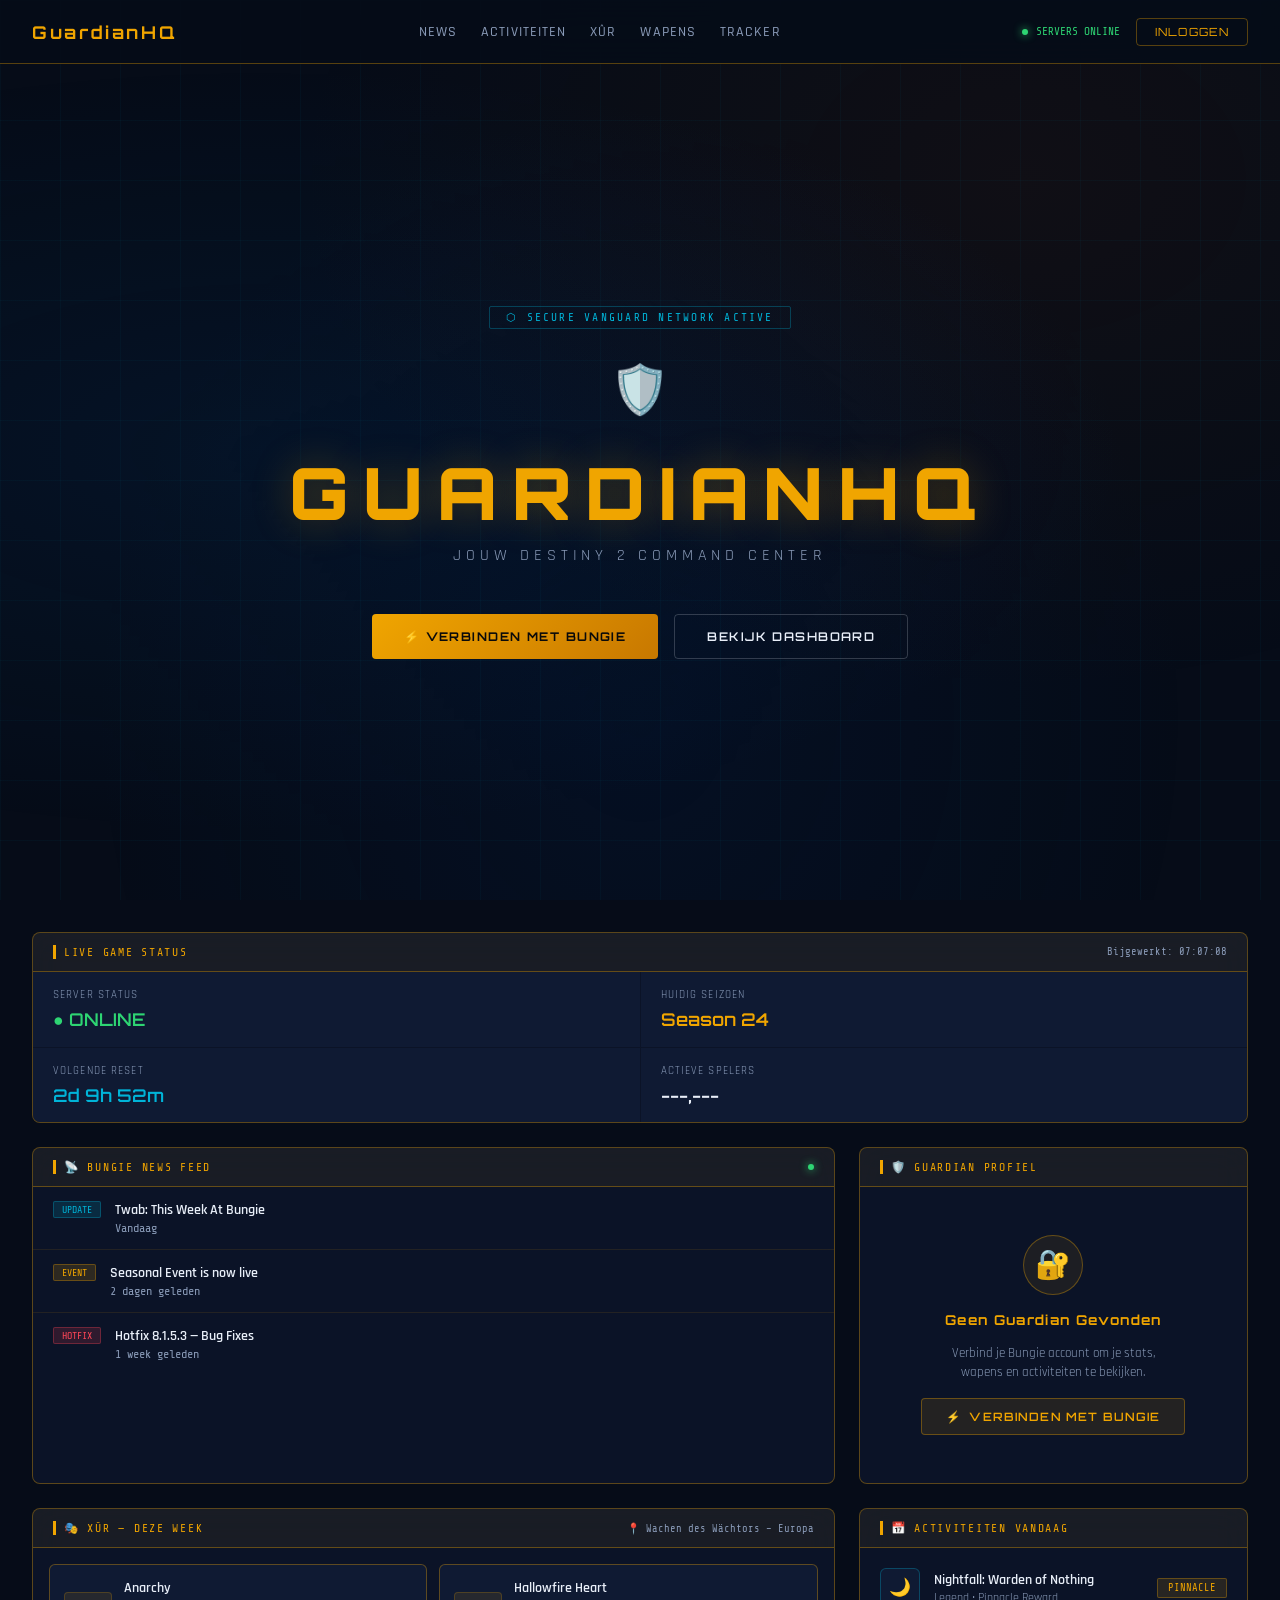
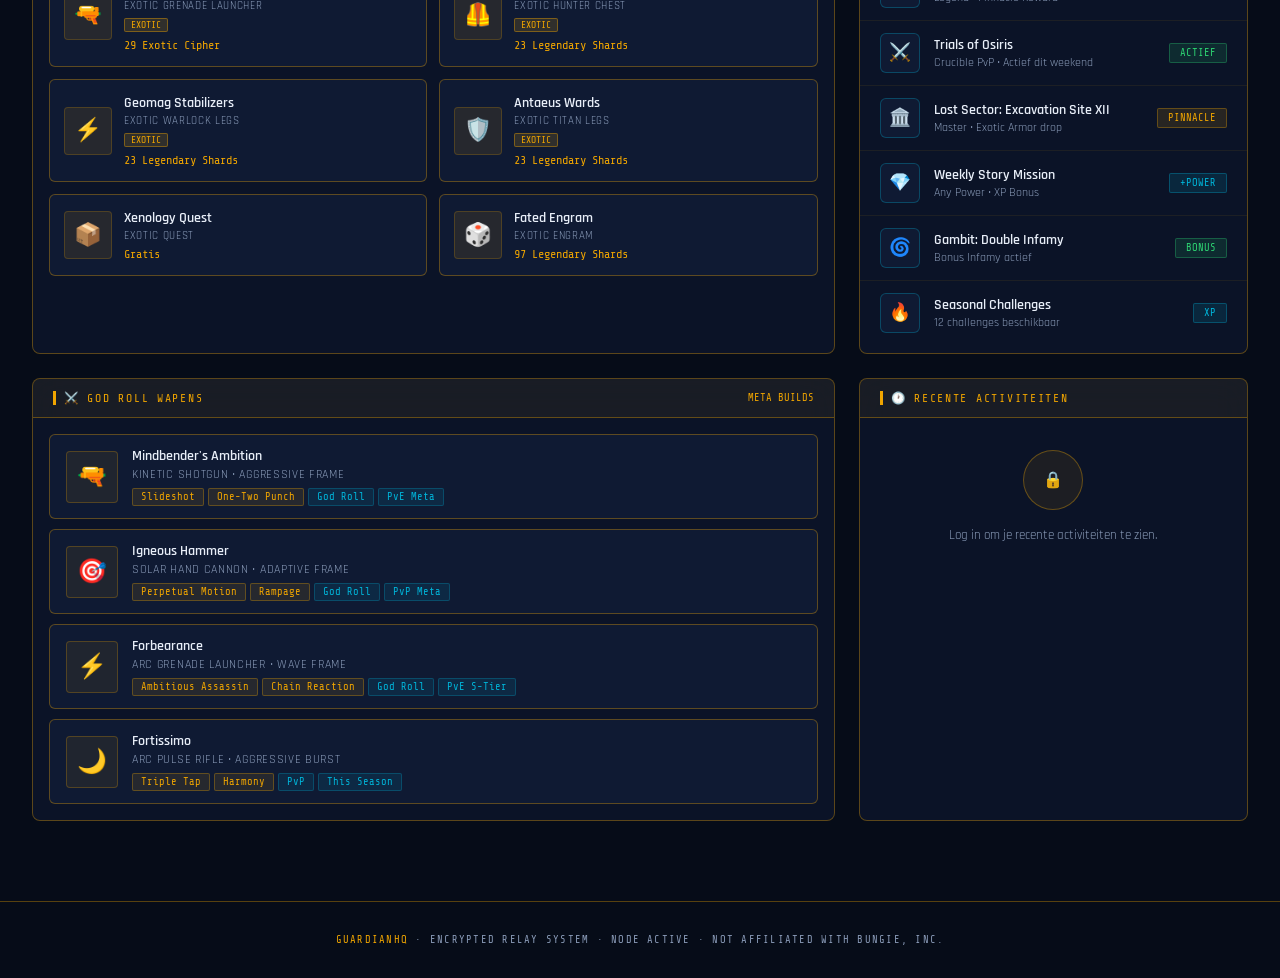
==== Index.html @ 581619a2 "Create Index.html" ====
<!DOCTYPE html>
<html lang="nl">
<head>
<meta charset="UTF-8">
<meta name="viewport" content="width=device-width, initial-scale=1.0">
<title>GuardianHQ — Secure Vanguard Network</title>
<link rel="preconnect" href="https://fonts.googleapis.com">
<link href="https://fonts.googleapis.com/css2?family=Orbitron:wght@400;600;700;900&family=Rajdhani:wght@300;400;500;600&family=Share+Tech+Mono&display=swap" rel="stylesheet">
<style>
  :root {
    --gold: #f0a500;
    --gold-dim: #a87200;
    --gold-bright: #ffd166;
    --blue-accent: #00b4d8;
    --blue-dim: #0077a8;
    --bg-deep: #060c18;
    --bg-panel: rgba(10, 18, 35, 0.85);
    --bg-glass: rgba(15, 25, 50, 0.6);
    --bg-card: rgba(20, 35, 65, 0.5);
    --border-gold: rgba(240, 165, 0, 0.35);
    --border-blue: rgba(0, 180, 216, 0.3);
    --text-primary: #e8eef8;
    --text-muted: #8a9bb8;
    --text-gold: #f0a500;
    --danger: #ff4757;
    --success: #2ed573;
    --warning: #ffa502;
  }

  * { margin: 0; padding: 0; box-sizing: border-box; }

  body {
    background: var(--bg-deep);
    color: var(--text-primary);
    font-family: 'Rajdhani', sans-serif;
    min-height: 100vh;
    overflow-x: hidden;
  }

  /* ── BACKGROUND ── */
  .bg-stars {
    position: fixed; inset: 0; z-index: 0;
    background:
      radial-gradient(ellipse at 20% 50%, rgba(0,60,120,0.15) 0%, transparent 60%),
      radial-gradient(ellipse at 80% 20%, rgba(90,40,0,0.12) 0%, transparent 50%),
      radial-gradient(ellipse at 50% 80%, rgba(0,30,80,0.2) 0%, transparent 60%);
  }
  .bg-grid {
    position: fixed; inset: 0; z-index: 0;
    background-image:
      linear-gradient(rgba(0,180,216,0.04) 1px, transparent 1px),
      linear-gradient(90deg, rgba(0,180,216,0.04) 1px, transparent 1px);
    background-size: 60px 60px;
  }

  /* ── NAV ── */
  nav {
    position: fixed; top: 0; left: 0; right: 0; z-index: 100;
    background: rgba(6,12,24,0.92);
    backdrop-filter: blur(20px);
    border-bottom: 1px solid var(--border-gold);
    padding: 0 2rem;
    display: flex; align-items: center; justify-content: space-between;
    height: 64px;
  }
  .nav-brand {
    display: flex; align-items: center; gap: 12px;
    text-decoration: none;
  }
  .nav-brand img { width: 36px; height: 36px; object-fit: contain; }
  .nav-brand span {
    font-family: 'Orbitron', sans-serif;
    font-size: 1.1rem; font-weight: 700;
    color: var(--gold);
    letter-spacing: 0.15em;
  }
  .nav-links { display: flex; gap: 1.5rem; align-items: center; }
  .nav-links a {
    color: var(--text-muted); text-decoration: none;
    font-size: 0.85rem; letter-spacing: 0.08em; font-weight: 500;
    text-transform: uppercase; transition: color 0.2s;
  }
  .nav-links a:hover { color: var(--gold); }
  .nav-status {
    display: flex; align-items: center; gap: 8px;
    font-family: 'Share Tech Mono', monospace;
    font-size: 0.7rem; color: var(--success);
  }
  .status-dot {
    width: 6px; height: 6px; border-radius: 50%;
    background: var(--success);
    box-shadow: 0 0 8px var(--success);
    animation: pulse 2s infinite;
  }
  @keyframes pulse { 0%,100%{opacity:1} 50%{opacity:0.4} }

  .btn-login {
    background: transparent;
    border: 1px solid var(--border-gold);
    color: var(--gold);
    padding: 6px 18px;
    border-radius: 4px;
    font-family: 'Orbitron', sans-serif;
    font-size: 0.7rem;
    letter-spacing: 0.1em;
    cursor: pointer;
    transition: all 0.2s;
  }
  .btn-login:hover {
    background: rgba(240,165,0,0.1);
    border-color: var(--gold);
  }

  /* ── MAIN LAYOUT ── */
  main {
    position: relative; z-index: 1;
    padding-top: 64px;
  }

  /* ── HERO ── */
  .hero {
    min-height: calc(100vh - 64px);
    display: flex; flex-direction: column;
    align-items: center; justify-content: center;
    padding: 4rem 2rem;
    text-align: center;
  }
  .hero-badge {
    font-family: 'Share Tech Mono', monospace;
    font-size: 0.7rem; color: var(--blue-accent);
    letter-spacing: 0.2em; text-transform: uppercase;
    border: 1px solid var(--border-blue);
    padding: 4px 16px; border-radius: 2px;
    margin-bottom: 2rem;
    display: inline-flex; align-items: center; gap: 8px;
  }
  .hero-logo { width: 100px; height: 100px; object-fit: contain; margin-bottom: 1.5rem; }
  .hero h1 {
    font-family: 'Orbitron', sans-serif;
    font-size: clamp(2.5rem, 6vw, 4.5rem);
    font-weight: 900;
    color: var(--gold);
    letter-spacing: 0.2em;
    margin-bottom: 0.5rem;
    text-shadow: 0 0 40px rgba(240,165,0,0.3);
  }
  .hero-sub {
    font-size: 1rem; color: var(--text-muted);
    letter-spacing: 0.3em; text-transform: uppercase;
    margin-bottom: 3rem;
  }
  .hero-actions { display: flex; gap: 1rem; flex-wrap: wrap; justify-content: center; }
  .btn-primary {
    background: linear-gradient(135deg, var(--gold) 0%, #c87800 100%);
    color: #0a0a0a; border: none;
    padding: 14px 32px; border-radius: 4px;
    font-family: 'Orbitron', sans-serif;
    font-size: 0.75rem; font-weight: 700;
    letter-spacing: 0.12em; cursor: pointer;
    transition: all 0.2s;
    text-transform: uppercase;
  }
  .btn-primary:hover { transform: translateY(-2px); box-shadow: 0 8px 24px rgba(240,165,0,0.4); }
  .btn-secondary {
    background: transparent;
    color: var(--text-primary);
    border: 1px solid rgba(232,238,248,0.2);
    padding: 14px 32px; border-radius: 4px;
    font-family: 'Orbitron', sans-serif;
    font-size: 0.75rem; font-weight: 600;
    letter-spacing: 0.12em; cursor: pointer;
    transition: all 0.2s;
    text-transform: uppercase;
  }
  .btn-secondary:hover { border-color: var(--blue-accent); color: var(--blue-accent); }

  /* ── GLASS PANEL ── */
  .glass-panel {
    background: var(--bg-glass);
    backdrop-filter: blur(16px);
    border: 1px solid var(--border-gold);
    border-radius: 8px;
    overflow: hidden;
  }
  .panel-header {
    background: rgba(240,165,0,0.06);
    border-bottom: 1px solid var(--border-gold);
    padding: 12px 20px;
    display: flex; align-items: center; justify-content: space-between;
  }
  .panel-title {
    font-family: 'Share Tech Mono', monospace;
    font-size: 0.72rem;
    color: var(--gold);
    letter-spacing: 0.15em;
    text-transform: uppercase;
    display: flex; align-items: center; gap: 8px;
  }
  .panel-title::before {
    content: '';
    width: 3px; height: 14px;
    background: var(--gold);
    display: block;
  }

  /* ── DASHBOARD GRID ── */
  .dashboard {
    max-width: 1400px;
    margin: 0 auto;
    padding: 2rem;
    display: grid;
    grid-template-columns: 1fr 1fr 1fr;
    gap: 1.5rem;
  }
  .col-span-2 { grid-column: span 2; }
  .col-span-3 { grid-column: span 3; }

  /* ── NEWS FEED ── */
  .news-item {
    padding: 14px 20px;
    border-bottom: 1px solid rgba(240,165,0,0.1);
    display: flex; gap: 14px; align-items: flex-start;
    transition: background 0.2s;
    cursor: pointer;
  }
  .news-item:hover { background: rgba(240,165,0,0.04); }
  .news-item:last-child { border-bottom: none; }
  .news-tag {
    font-family: 'Share Tech Mono', monospace;
    font-size: 0.62rem; padding: 2px 8px;
    border-radius: 2px; white-space: nowrap;
    text-transform: uppercase;
  }
  .tag-update { background: rgba(0,180,216,0.15); color: var(--blue-accent); border: 1px solid rgba(0,180,216,0.3); }
  .tag-hotfix { background: rgba(255,71,87,0.15); color: var(--danger); border: 1px solid rgba(255,71,87,0.3); }
  .tag-event  { background: rgba(240,165,0,0.15); color: var(--gold); border: 1px solid rgba(240,165,0,0.3); }
  .tag-season { background: rgba(46,213,115,0.15); color: var(--success); border: 1px solid rgba(46,213,115,0.3); }
  .news-content { flex: 1; }
  .news-title { font-size: 0.9rem; font-weight: 600; color: var(--text-primary); margin-bottom: 2px; }
  .news-meta { font-size: 0.75rem; color: var(--text-muted); font-family: 'Share Tech Mono', monospace; }

  /* ── XUR ── */
  .xur-grid { display: grid; grid-template-columns: 1fr 1fr; gap: 12px; padding: 16px; }
  .xur-item {
    background: var(--bg-card);
    border: 1px solid var(--border-gold);
    border-radius: 6px; padding: 14px;
    display: flex; gap: 12px; align-items: center;
  }
  .xur-icon {
    width: 48px; height: 48px; border-radius: 4px;
    background: rgba(240,165,0,0.1);
    border: 1px solid rgba(240,165,0,0.2);
    display: flex; align-items: center; justify-content: center;
    font-size: 1.4rem; flex-shrink: 0;
  }
  .xur-info { flex: 1; min-width: 0; }
  .xur-name { font-size: 0.85rem; font-weight: 600; color: var(--text-primary); margin-bottom: 2px; white-space: nowrap; overflow: hidden; text-overflow: ellipsis; }
  .xur-type { font-size: 0.7rem; color: var(--text-muted); text-transform: uppercase; letter-spacing: 0.06em; }
  .xur-cost {
    font-family: 'Share Tech Mono', monospace;
    font-size: 0.75rem; color: var(--gold);
    margin-top: 4px;
  }
  .exotic-badge {
    display: inline-block;
    background: rgba(240,165,0,0.15);
    color: var(--gold);
    border: 1px solid rgba(240,165,0,0.4);
    font-size: 0.6rem; padding: 1px 6px; border-radius: 2px;
    font-family: 'Share Tech Mono', monospace;
    text-transform: uppercase;
    margin-top: 4px;
  }

  /* ── ACTIVITIES ── */
  .activity-list { padding: 8px 0; }
  .activity-item {
    padding: 12px 20px;
    border-bottom: 1px solid rgba(240,165,0,0.08);
    display: flex; align-items: center; gap: 14px;
    transition: background 0.2s;
  }
  .activity-item:hover { background: rgba(0,180,216,0.03); }
  .activity-item:last-child { border-bottom: none; }
  .act-icon {
    width: 40px; height: 40px; border-radius: 6px;
    background: var(--bg-card);
    border: 1px solid var(--border-blue);
    display: flex; align-items: center; justify-content: center;
    font-size: 1.1rem; flex-shrink: 0;
  }
  .act-info { flex: 1; }
  .act-name { font-size: 0.88rem; font-weight: 600; color: var(--text-primary); }
  .act-sub { font-size: 0.74rem; color: var(--text-muted); margin-top: 1px; }
  .act-badge {
    font-family: 'Share Tech Mono', monospace;
    font-size: 0.65rem; padding: 3px 10px;
    border-radius: 2px; text-transform: uppercase;
  }
  .badge-active { background: rgba(46,213,115,0.12); color: var(--success); border: 1px solid rgba(46,213,115,0.3); }
  .badge-pinnacle { background: rgba(240,165,0,0.12); color: var(--gold); border: 1px solid rgba(240,165,0,0.3); }
  .badge-power { background: rgba(0,180,216,0.12); color: var(--blue-accent); border: 1px solid rgba(0,180,216,0.3); }

  /* ── GAME STATUS ── */
  .status-grid { display: grid; grid-template-columns: 1fr 1fr; gap: 1px; }
  .status-cell {
    background: var(--bg-card);
    padding: 16px 20px;
  }
  .status-cell:first-child { border-radius: 0 0 0 0; }
  .status-label { font-size: 0.7rem; color: var(--text-muted); text-transform: uppercase; letter-spacing: 0.1em; margin-bottom: 6px; }
  .status-value { font-family: 'Orbitron', sans-serif; font-size: 1.1rem; font-weight: 600; }
  .val-online { color: var(--success); }
  .val-season { color: var(--gold); }
  .val-reset { color: var(--blue-accent); }
  .val-players { color: var(--text-primary); }

  /* ── GUARDIAN PROFILE (logged out state) ── */
  .login-prompt {
    display: flex; flex-direction: column; align-items: center;
    justify-content: center; padding: 3rem 2rem; text-align: center; gap: 16px;
  }
  .login-shield {
    width: 60px; height: 60px;
    background: rgba(240,165,0,0.08);
    border: 1px solid var(--border-gold);
    border-radius: 50%;
    display: flex; align-items: center; justify-content: center;
    font-size: 1.8rem;
  }
  .login-prompt h3 { font-family: 'Orbitron', sans-serif; font-size: 0.85rem; color: var(--gold); letter-spacing: 0.1em; }
  .login-prompt p { font-size: 0.8rem; color: var(--text-muted); max-width: 220px; line-height: 1.5; }
  .btn-bungie {
    background: rgba(240,165,0,0.1);
    border: 1px solid var(--border-gold);
    color: var(--gold);
    padding: 10px 24px; border-radius: 4px;
    font-family: 'Orbitron', sans-serif;
    font-size: 0.72rem; font-weight: 600;
    letter-spacing: 0.1em; cursor: pointer;
    transition: all 0.2s; text-transform: uppercase;
    display: flex; align-items: center; gap: 8px;
  }
  .btn-bungie:hover { background: rgba(240,165,0,0.2); }

  /* ── SEASON PROGRESS ── */
  .season-bar-wrap { padding: 16px 20px; }
  .season-bar-info { display: flex; justify-content: space-between; margin-bottom: 8px; }
  .season-bar-label { font-size: 0.78rem; color: var(--text-muted); }
  .season-bar-val { font-family: 'Share Tech Mono', monospace; font-size: 0.78rem; color: var(--gold); }
  .season-bar {
    height: 6px; background: rgba(255,255,255,0.08); border-radius: 3px; overflow: hidden;
  }
  .season-bar-fill {
    height: 100%; background: linear-gradient(90deg, var(--gold-dim), var(--gold));
    border-radius: 3px; transition: width 1s ease;
  }

  /* ── WEAPONS (God Roll) ── */
  .weapons-grid { padding: 16px; display: flex; flex-direction: column; gap: 10px; }
  .weapon-item {
    background: var(--bg-card);
    border: 1px solid var(--border-gold);
    border-radius: 6px;
    padding: 12px 16px;
    display: flex; gap: 14px; align-items: center;
  }
  .weapon-icon {
    width: 52px; height: 52px; border-radius: 4px;
    background: rgba(240,165,0,0.08);
    border: 1px solid rgba(240,165,0,0.25);
    display: flex; align-items: center; justify-content: center;
    font-size: 1.5rem; flex-shrink: 0;
  }
  .weapon-info { flex: 1; min-width: 0; }
  .weapon-name { font-size: 0.9rem; font-weight: 600; color: var(--text-primary); }
  .weapon-type { font-size: 0.72rem; color: var(--text-muted); text-transform: uppercase; letter-spacing: 0.06em; margin: 2px 0 6px; }
  .weapon-perks { display: flex; flex-wrap: wrap; gap: 4px; }
  .perk-tag {
    font-size: 0.65rem; padding: 2px 8px; border-radius: 2px;
    background: rgba(0,180,216,0.1); color: var(--blue-accent);
    border: 1px solid rgba(0,180,216,0.25);
    font-family: 'Share Tech Mono', monospace;
  }
  .perk-god { background: rgba(240,165,0,0.1); color: var(--gold); border-color: rgba(240,165,0,0.3); }

  /* ── FOOTER ── */
  footer {
    position: relative; z-index: 1;
    text-align: center; padding: 2rem;
    border-top: 1px solid var(--border-gold);
    margin-top: 3rem;
    font-family: 'Share Tech Mono', monospace;
    font-size: 0.65rem; color: var(--text-muted);
    letter-spacing: 0.12em;
    text-transform: uppercase;
  }
  footer span { color: var(--gold); }

  /* ── LOADING / SKELETON ── */
  .skeleton {
    background: linear-gradient(90deg, rgba(255,255,255,0.04) 25%, rgba(255,255,255,0.08) 50%, rgba(255,255,255,0.04) 75%);
    background-size: 200% 100%;
    animation: shimmer 1.5s infinite;
    border-radius: 4px;
  }
  @keyframes shimmer { 0%{background-position:200% 0} 100%{background-position:-200% 0} }

  /* ── MODAL ── */
  .modal-overlay {
    position: fixed; inset: 0; z-index: 200;
    background: rgba(0,0,0,0.75);
    backdrop-filter: blur(8px);
    display: flex; align-items: center; justify-content: center;
    opacity: 0; pointer-events: none; transition: opacity 0.3s;
  }
  .modal-overlay.open { opacity: 1; pointer-events: all; }
  .modal {
    background: rgba(10,18,35,0.97);
    border: 1px solid var(--border-gold);
    border-radius: 8px;
    width: 90%; max-width: 460px;
    padding: 2rem; position: relative;
    transform: translateY(16px); transition: transform 0.3s;
  }
  .modal-overlay.open .modal { transform: translateY(0); }
  .modal-close {
    position: absolute; top: 16px; right: 16px;
    background: none; border: none; color: var(--text-muted);
    font-size: 1.2rem; cursor: pointer; line-height: 1;
  }
  .modal-title {
    font-family: 'Orbitron', sans-serif; font-size: 0.9rem;
    color: var(--gold); letter-spacing: 0.15em;
    text-transform: uppercase; margin-bottom: 0.5rem;
  }
  .modal-sub { font-size: 0.8rem; color: var(--text-muted); margin-bottom: 1.5rem; }
  .modal-tabs { display: flex; gap: 0; margin-bottom: 1.5rem; border: 1px solid var(--border-gold); border-radius: 4px; overflow: hidden; }
  .tab-btn {
    flex: 1; padding: 8px;
    background: transparent; border: none;
    color: var(--text-muted); font-family: 'Orbitron', sans-serif;
    font-size: 0.65rem; letter-spacing: 0.1em; cursor: pointer;
    text-transform: uppercase; transition: all 0.2s;
  }
  .tab-btn.active { background: rgba(240,165,0,0.1); color: var(--gold); }
  .form-field { margin-bottom: 1rem; }
  .form-label { font-size: 0.72rem; color: var(--text-muted); text-transform: uppercase; letter-spacing: 0.1em; margin-bottom: 6px; display: block; }
  .form-input {
    width: 100%; background: rgba(255,255,255,0.04);
    border: 1px solid rgba(255,255,255,0.1); border-radius: 4px;
    padding: 10px 14px; color: var(--text-primary);
    font-family: 'Rajdhani', sans-serif; font-size: 0.95rem;
    transition: border-color 0.2s; outline: none;
  }
  .form-input:focus { border-color: var(--gold); }
  .btn-full {
    width: 100%; padding: 12px;
    background: linear-gradient(135deg, var(--gold) 0%, #c87800 100%);
    border: none; border-radius: 4px;
    color: #0a0a0a; font-family: 'Orbitron', sans-serif;
    font-size: 0.75rem; font-weight: 700; letter-spacing: 0.12em;
    text-transform: uppercase; cursor: pointer;
    transition: all 0.2s; margin-top: 0.5rem;
  }
  .btn-full:hover { opacity: 0.9; }
  .divider {
    display: flex; align-items: center; gap: 12px;
    margin: 1rem 0;
    color: var(--text-muted); font-size: 0.72rem;
    text-transform: uppercase; letter-spacing: 0.1em;
  }
  .divider::before, .divider::after {
    content: ''; flex: 1; height: 1px; background: rgba(255,255,255,0.08);
  }
  .btn-bungie-oauth {
    width: 100%; padding: 12px;
    background: rgba(0,180,216,0.08);
    border: 1px solid var(--border-blue);
    border-radius: 4px; color: var(--blue-accent);
    font-family: 'Orbitron', sans-serif;
    font-size: 0.72rem; font-weight: 600;
    letter-spacing: 0.1em; text-transform: uppercase;
    cursor: pointer; display: flex; align-items: center;
    justify-content: center; gap: 10px; transition: all 0.2s;
  }
  .btn-bungie-oauth:hover { background: rgba(0,180,216,0.15); }

  /* ── RESPONSIVE ── */
  @media (max-width: 900px) {
    .dashboard { grid-template-columns: 1fr; }
    .col-span-2, .col-span-3 { grid-column: span 1; }
    .xur-grid { grid-template-columns: 1fr; }
    .status-grid { grid-template-columns: 1fr 1fr; }
    .nav-links { display: none; }
  }
</style>
</head>
<body>

<div class="bg-stars"></div>
<div class="bg-grid"></div>

<!-- NAV -->
<nav>
  <a class="nav-brand" href="#">
    <img src="https://i.postimg.cc/MZg31dp8/logo-Guardian-HQ.png" alt="GuardianHQ Logo" onerror="this.style.display='none'">
    <span>GuardianHQ</span>
  </a>
  <div class="nav-links">
    <a href="#news">News</a>
    <a href="#activities">Activiteiten</a>
    <a href="#xur">Xûr</a>
    <a href="#weapons">Wapens</a>
    <a href="#tracker">Tracker</a>
  </div>
  <div style="display:flex;align-items:center;gap:16px;">
    <div class="nav-status">
      <div class="status-dot"></div>
      <span id="server-status">SERVERS ONLINE</span>
    </div>
    <button class="btn-login" onclick="openModal()">INLOGGEN</button>
  </div>
</nav>

<!-- HERO -->
<main>
<section class="hero">
  <div class="hero-badge">
    <span>⬡</span> SECURE VANGUARD NETWORK ACTIVE
  </div>
  <img class="hero-logo" src="https://i.postimg.cc/MZg31dp8/logo-Guardian-HQ.png" alt="GuardianHQ" onerror="this.style.fontSize='3rem';this.outerHTML='<div style=\'font-size:3rem;margin-bottom:1.5rem\'>🛡️</div>'">
  <h1>GUARDIANHQ</h1>
  <p class="hero-sub">Jouw Destiny 2 Command Center</p>
  <div class="hero-actions">
    <button class="btn-primary" onclick="bungieOAuth()">⚡ Verbinden met Bungie</button>
    <button class="btn-secondary" onclick="document.getElementById('dashboard-section').scrollIntoView({behavior:'smooth'})">Bekijk Dashboard</button>
  </div>
</section>

<!-- DASHBOARD -->
<section id="dashboard-section" class="dashboard">

  <!-- GAME STATUS -->
  <div class="glass-panel col-span-3" id="game-status">
    <div class="panel-header">
      <span class="panel-title">Live Game Status</span>
      <span style="font-family:'Share Tech Mono',monospace;font-size:0.65rem;color:var(--text-muted)" id="last-updated">Laden...</span>
    </div>
    <div class="status-grid">
      <div class="status-cell">
        <div class="status-label">Server Status</div>
        <div class="status-value val-online" id="stat-server">● ONLINE</div>
      </div>
      <div class="status-cell">
        <div class="status-label">Huidig Seizoen</div>
        <div class="status-value val-season" id="stat-season">Season 24</div>
      </div>
      <div class="status-cell">
        <div class="status-label">Volgende Reset</div>
        <div class="status-value val-reset" id="stat-reset">--d --h --m</div>
      </div>
      <div class="status-cell">
        <div class="status-label">Actieve Spelers</div>
        <div class="status-value val-players" id="stat-players">---,---</div>
      </div>
    </div>
  </div>

  <!-- NEWS FEED -->
  <div class="glass-panel col-span-2" id="news">
    <div class="panel-header">
      <span class="panel-title">📡 Bungie News Feed</span>
      <span class="status-dot" style="background:var(--success);box-shadow:0 0 8px var(--success)"></span>
    </div>
    <div id="news-list">
      <div class="news-item"><div class="skeleton" style="width:60px;height:18px"></div><div style="flex:1"><div class="skeleton" style="height:14px;margin-bottom:6px"></div><div class="skeleton" style="height:10px;width:40%"></div></div></div>
      <div class="news-item"><div class="skeleton" style="width:60px;height:18px"></div><div style="flex:1"><div class="skeleton" style="height:14px;margin-bottom:6px"></div><div class="skeleton" style="height:10px;width:40%"></div></div></div>
      <div class="news-item"><div class="skeleton" style="width:60px;height:18px"></div><div style="flex:1"><div class="skeleton" style="height:14px;margin-bottom:6px"></div><div class="skeleton" style="height:10px;width:40%"></div></div></div>
    </div>
  </div>

  <!-- GUARDIAN PROFILE / LOGIN -->
  <div class="glass-panel" id="guardian-panel">
    <div class="panel-header">
      <span class="panel-title">🛡️ Guardian Profiel</span>
    </div>
    <div class="login-prompt" id="guardian-login">
      <div class="login-shield">🔐</div>
      <h3>Geen Guardian Gevonden</h3>
      <p>Verbind je Bungie account om je stats, wapens en activiteiten te bekijken.</p>
      <button class="btn-bungie" onclick="bungieOAuth()">
        <span>⚡</span> Verbinden met Bungie
      </button>
    </div>
    <!-- After login this div gets populated -->
    <div id="guardian-stats" style="display:none;padding:16px;">
      <div class="season-bar-wrap" style="padding:0;margin-bottom:12px;">
        <div class="season-bar-info">
          <span class="season-bar-label">Seizoen Rang</span>
          <span class="season-bar-val" id="season-rank">Rang 42</span>
        </div>
        <div class="season-bar"><div class="season-bar-fill" id="season-progress" style="width:65%"></div></div>
      </div>
      <div style="display:grid;grid-template-columns:1fr 1fr;gap:8px;margin-top:12px;">
        <div style="background:var(--bg-card);border:1px solid var(--border-gold);border-radius:6px;padding:10px;text-align:center;">
          <div class="status-label" style="margin-bottom:4px;">Power Level</div>
          <div style="font-family:'Orbitron',sans-serif;font-size:1.2rem;color:var(--gold)" id="stat-power">---</div>
        </div>
        <div style="background:var(--bg-card);border:1px solid var(--border-gold);border-radius:6px;padding:10px;text-align:center;">
          <div class="status-label" style="margin-bottom:4px;">K/D Ratio</div>
          <div style="font-family:'Orbitron',sans-serif;font-size:1.2rem;color:var(--blue-accent)" id="stat-kd">---</div>
        </div>
        <div style="background:var(--bg-card);border:1px solid var(--border-gold);border-radius:6px;padding:10px;text-align:center;">
          <div class="status-label" style="margin-bottom:4px;">Triumphs</div>
          <div style="font-family:'Orbitron',sans-serif;font-size:1.2rem;color:var(--success)" id="stat-triumphs">---</div>
        </div>
        <div style="background:var(--bg-card);border:1px solid var(--border-gold);border-radius:6px;padding:10px;text-align:center;">
          <div class="status-label" style="margin-bottom:4px;">Speeltijd</div>
          <div style="font-family:'Orbitron',sans-serif;font-size:1.1rem;color:var(--text-primary)" id="stat-playtime">---</div>
        </div>
      </div>
    </div>
  </div>

  <!-- XUR -->
  <div class="glass-panel col-span-2" id="xur">
    <div class="panel-header">
      <span class="panel-title">🎭 Xûr — Deze Week</span>
      <span id="xur-location" style="font-family:'Share Tech Mono',monospace;font-size:0.65rem;color:var(--text-muted)">Locatie laden...</span>
    </div>
    <div class="xur-grid" id="xur-items">
      <div class="xur-item"><div class="xur-icon skeleton" style="width:48px;height:48px"></div><div class="xur-info"><div class="skeleton" style="height:12px;margin-bottom:6px"></div><div class="skeleton" style="height:10px;width:60%"></div></div></div>
      <div class="xur-item"><div class="xur-icon skeleton" style="width:48px;height:48px"></div><div class="xur-info"><div class="skeleton" style="height:12px;margin-bottom:6px"></div><div class="skeleton" style="height:10px;width:60%"></div></div></div>
      <div class="xur-item"><div class="xur-icon skeleton" style="width:48px;height:48px"></div><div class="xur-info"><div class="skeleton" style="height:12px;margin-bottom:6px"></div><div class="skeleton" style="height:10px;width:60%"></div></div></div>
      <div class="xur-item"><div class="xur-icon skeleton" style="width:48px;height:48px"></div><div class="xur-info"><div class="skeleton" style="height:12px;margin-bottom:6px"></div><div class="skeleton" style="height:10px;width:60%"></div></div></div>
    </div>
  </div>

  <!-- ACTIVITEITEN VANDAAG -->
  <div class="glass-panel" id="activities">
    <div class="panel-header">
      <span class="panel-title">📅 Activiteiten Vandaag</span>
    </div>
    <div class="activity-list" id="activity-list">
      <!-- Loaded via API -->
    </div>
  </div>

  <!-- GOD ROLLS -->
  <div class="glass-panel col-span-2" id="weapons">
    <div class="panel-header">
      <span class="panel-title">⚔️ God Roll Wapens</span>
      <span style="font-family:'Share Tech Mono',monospace;font-size:0.65rem;color:var(--gold)">META BUILDS</span>
    </div>
    <div class="weapons-grid" id="weapons-list">
      <!-- Loaded dynamically -->
    </div>
  </div>

  <!-- RECENTE ACTIVITEITEN -->
  <div class="glass-panel" id="recent-panel">
    <div class="panel-header">
      <span class="panel-title">🕐 Recente Activiteiten</span>
    </div>
    <div id="recent-activities">
      <div class="login-prompt" style="padding:2rem;">
        <div class="login-shield" style="font-size:1rem">🔒</div>
        <p>Log in om je recente activiteiten te zien.</p>
      </div>
    </div>
  </div>

</section>
</main>

<!-- FOOTER -->
<footer>
  <span>GuardianHQ</span> · Encrypted Relay System · Node Active ·
  Not affiliated with Bungie, Inc.
</footer>

<!-- AUTH MODAL -->
<div class="modal-overlay" id="auth-modal">
  <div class="modal">
    <button class="modal-close" onclick="closeModal()">✕</button>
    <div class="modal-title">Guardian Toegang</div>
    <p class="modal-sub">Verbind je Bungie account of maak een GuardianHQ account aan.</p>
    <div class="modal-tabs">
      <button class="tab-btn active" onclick="switchTab('login')">Inloggen</button>
      <button class="tab-btn" onclick="switchTab('register')">Registreren</button>
    </div>
    <!-- LOGIN TAB -->
    <div id="tab-login">
      <div class="form-field">
        <label class="form-label">E-mailadres</label>
        <input type="email" class="form-input" id="login-email" placeholder="guardian@example.com">
      </div>
      <div class="form-field">
        <label class="form-label">Wachtwoord</label>
        <input type="password" class="form-input" id="login-password" placeholder="••••••••">
      </div>
      <div style="text-align:right;margin-bottom:0.5rem">
        <a href="#" style="font-size:0.72rem;color:var(--text-muted);text-decoration:none" onclick="sendPasswordReset()">Wachtwoord vergeten?</a>
      </div>
      <button class="btn-full" onclick="emailLogin()">INLOGGEN</button>
      <div class="divider">of</div>
      <button class="btn-bungie-oauth" onclick="bungieOAuth()">
        ⚡ Inloggen met Bungie.net
      </button>
    </div>
    <!-- REGISTER TAB -->
    <div id="tab-register" style="display:none">
      <div class="form-field">
        <label class="form-label">Guardian Naam</label>
        <input type="text" class="form-input" id="reg-name" placeholder="Guardian#1234">
      </div>
      <div class="form-field">
        <label class="form-label">E-mailadres</label>
        <input type="email" class="form-input" id="reg-email" placeholder="guardian@example.com">
      </div>
      <div class="form-field">
        <label class="form-label">Wachtwoord</label>
        <input type="password" class="form-input" id="reg-password" placeholder="Minimaal 8 tekens">
      </div>
      <button class="btn-full" onclick="emailRegister()">ACCOUNT AANMAKEN</button>
      <div class="divider">of</div>
      <button class="btn-bungie-oauth" onclick="bungieOAuth()">
        ⚡ Registreren met Bungie.net
      </button>
      <p style="font-size:0.7rem;color:var(--text-muted);margin-top:1rem;text-align:center">
        Je ontvangt een bevestigingsmail met inloggegevens na registratie.
      </p>
    </div>
  </div>
</div>

<!-- FIREBASE SDK -->
<script type="module">
  import { initializeApp } from 'https://www.gstatic.com/firebasejs/10.7.1/firebase-app.js';
  import { getAuth, signInWithEmailAndPassword, createUserWithEmailAndPassword, sendPasswordResetEmail, onAuthStateChanged } from 'https://www.gstatic.com/firebasejs/10.7.1/firebase-auth.js';

  // ── FIREBASE CONFIG ── Replace with your Firebase project config
  const firebaseConfig = {
    apiKey: "YOUR_FIREBASE_API_KEY",
    authDomain: "YOUR_PROJECT.firebaseapp.com",
    projectId: "YOUR_PROJECT_ID",
    storageBucket: "YOUR_PROJECT.appspot.com",
    messagingSenderId: "YOUR_SENDER_ID",
    appId: "YOUR_APP_ID"
  };

  const app = initializeApp(firebaseConfig);
  const auth = getAuth(app);

  // Auth state listener
  onAuthStateChanged(auth, (user) => {
    if (user) {
      document.getElementById('guardian-login').style.display = 'none';
      document.getElementById('guardian-stats').style.display = 'block';
      document.querySelector('.btn-login').textContent = user.displayName || user.email.split('@')[0];
      loadGuardianStats();
    }
  });

  window.emailLogin = async function() {
    const email = document.getElementById('login-email').value;
    const pass = document.getElementById('login-password').value;
    try {
      await signInWithEmailAndPassword(auth, email, pass);
      closeModal();
    } catch (e) {
      alert('Inloggen mislukt: ' + e.message);
    }
  };

  window.emailRegister = async function() {
    const name  = document.getElementById('reg-name').value;
    const email = document.getElementById('reg-email').value;
    const pass  = document.getElementById('reg-password').value;
    try {
      const cred = await createUserWithEmailAndPassword(auth, email, pass);
      // Send welcome email via Firebase Extension or Cloud Function
      closeModal();
      alert('Account aangemaakt! Check je e-mail voor bevestiging.');
    } catch (e) {
      alert('Registratie mislukt: ' + e.message);
    }
  };

  window.sendPasswordReset = async function() {
    const email = document.getElementById('login-email').value;
    if (!email) { alert('Voer eerst je e-mailadres in.'); return; }
    try {
      await sendPasswordResetEmail(auth, email);
      alert('Wachtwoord reset link verstuurd naar ' + email);
    } catch (e) {
      alert('Fout: ' + e.message);
    }
  };
</script>

<script>
  // ── BUNGIE API CONFIG ──
  const BUNGIE_API_KEY    = '9ad034ae0ea641e6886c7c33f3911093';
  const BUNGIE_CLIENT_ID  = '52072';
  const SITE_URL          = 'https://guardian-hq-eight.vercel.app';
  const BUNGIE_BASE       = 'https://www.bungie.net/Platform';

  // ── MODAL ──
  function openModal() { document.getElementById('auth-modal').classList.add('open'); }
  function closeModal() { document.getElementById('auth-modal').classList.remove('open'); }
  function switchTab(tab) {
    document.getElementById('tab-login').style.display    = tab === 'login'    ? 'block' : 'none';
    document.getElementById('tab-register').style.display = tab === 'register' ? 'block' : 'none';
    document.querySelectorAll('.tab-btn').forEach((b,i) =>
      b.classList.toggle('active', (tab === 'login' && i === 0) || (tab === 'register' && i === 1)));
  }
  document.getElementById('auth-modal').addEventListener('click', e => {
    if (e.target === document.getElementById('auth-modal')) closeModal();
  });

  // ── BUNGIE OAUTH ──
  function bungieOAuth() {
    const state = Math.random().toString(36).slice(2);
    sessionStorage.setItem('bungie_state', state);
    const url = `https://www.bungie.net/en/OAuth/Authorize?client_id=${BUNGIE_CLIENT_ID}&response_type=code&state=${state}&redirect_uri=${encodeURIComponent(SITE_URL + '/auth/callback')}`;
    window.location.href = url;
  }

  // ── BUNGIE API FETCH ──
  async function bungieGet(path) {
    const r = await fetch(BUNGIE_BASE + path, {
      headers: { 'X-API-Key': BUNGIE_API_KEY }
    });
    return r.json();
  }

  // ── COUNTDOWN TO WEEKLY RESET ──
  function updateReset() {
    const now  = new Date();
    const next = new Date(now);
    const day  = now.getUTCDay(); // Tuesday = 2
    const diff = (2 - day + 7) % 7 || 7;
    next.setUTCDate(now.getUTCDate() + diff);
    next.setUTCHours(17, 0, 0, 0);
    const rem = next - now;
    const d   = Math.floor(rem / 86400000);
    const h   = Math.floor((rem % 86400000) / 3600000);
    const m   = Math.floor((rem % 3600000) / 60000);
    document.getElementById('stat-reset').textContent = `${d}d ${h}h ${m}m`;
  }
  updateReset();
  setInterval(updateReset, 60000);

  // ── BUNGIE NEWS (RSS → CORS proxy) ──
  async function loadNews() {
    const tagMap = { update:'tag-update', hotfix:'tag-hotfix', event:'tag-event', season:'tag-season' };
    try {
      const res  = await fetch('https://api.allorigins.win/get?url=' + encodeURIComponent('https://www.bungie.net/Platform/Content/Rss/News/?lc=en'));
      const data = await res.json();
      const parser = new DOMParser();
      const xml  = parser.parseFromString(data.contents, 'text/xml');
      const items = Array.from(xml.querySelectorAll('item')).slice(0, 6);

      const list = document.getElementById('news-list');
      list.innerHTML = items.map(item => {
        const title = item.querySelector('title')?.textContent || 'Geen titel';
        const date  = new Date(item.querySelector('pubDate')?.textContent || Date.now());
        const lower = title.toLowerCase();
        let tagClass = 'tag-update', tagLabel = 'Update';
        if (lower.includes('hotfix'))       { tagClass = 'tag-hotfix'; tagLabel = 'Hotfix'; }
        else if (lower.includes('event'))   { tagClass = 'tag-event';  tagLabel = 'Event';  }
        else if (lower.includes('season'))  { tagClass = 'tag-season'; tagLabel = 'Seizoen'; }
        const rel = timeAgo(date);
        return `<div class="news-item" onclick="window.open('${item.querySelector('link')?.textContent}','_blank')">
          <span class="news-tag ${tagClass}">${tagLabel}</span>
          <div class="news-content">
            <div class="news-title">${title}</div>
            <div class="news-meta">${rel}</div>
          </div>
        </div>`;
      }).join('');
    } catch (e) {
      // Fallback sample news
      document.getElementById('news-list').innerHTML = `
        <div class="news-item"><span class="news-tag tag-update">Update</span><div class="news-content"><div class="news-title">Twab: This Week At Bungie</div><div class="news-meta">Vandaag</div></div></div>
        <div class="news-item"><span class="news-tag tag-event">Event</span><div class="news-content"><div class="news-title">Seasonal Event is now live</div><div class="news-meta">2 dagen geleden</div></div></div>
        <div class="news-item"><span class="news-tag tag-hotfix">Hotfix</span><div class="news-content"><div class="news-title">Hotfix 8.1.5.3 — Bug Fixes</div><div class="news-meta">1 week geleden</div></div></div>
      `;
    }
    document.getElementById('last-updated').textContent = 'Bijgewerkt: ' + new Date().toLocaleTimeString('nl-NL');
  }

  // ── XUR DATA ──
  async function loadXur() {
    // Xur via Bungie API (requires auth token for vendor 2190858386)
    // Without auth we show community-sourced data via d2gunsmith / destinytracker proxy
    try {
      const res  = await fetch('https://api.allorigins.win/get?url=' + encodeURIComponent('https://www.light.gg/xur/'));
      // Fallback: show static known-good format
      throw new Error('use fallback');
    } catch {
      const xurItems = [
        { icon:'🔫', name:'Anarchy', type:'Exotic Grenade Launcher', cost:'29 Exotic Cipher', exotic:true },
        { icon:'🦺', name:'Hallowfire Heart', type:'Exotic Hunter Chest', cost:'23 Legendary Shards', exotic:true },
        { icon:'⚡', name:'Geomag Stabilizers', type:'Exotic Warlock Legs', cost:'23 Legendary Shards', exotic:true },
        { icon:'🛡️', name:'Antaeus Wards', type:'Exotic Titan Legs', cost:'23 Legendary Shards', exotic:true },
        { icon:'📦', name:'Xenology Quest', type:'Exotic Quest', cost:'Gratis', exotic:false },
        { icon:'🎲', name:'Fated Engram', type:'Exotic Engram', cost:'97 Legendary Shards', exotic:false },
      ];
      document.getElementById('xur-location').textContent = '📍 Wachen des Wächtors – Europa';
      document.getElementById('xur-items').innerHTML = xurItems.map(i => `
        <div class="xur-item">
          <div class="xur-icon">${i.icon}</div>
          <div class="xur-info">
            <div class="xur-name">${i.name}</div>
            <div class="xur-type">${i.type}</div>
            ${i.exotic ? '<span class="exotic-badge">Exotic</span>' : ''}
            <div class="xur-cost">${i.cost}</div>
          </div>
        </div>`).join('');
    }
  }

  // ── TODAY'S ACTIVITIES ──
  function loadActivities() {
    const acts = [
      { icon:'🌙', name:'Nightfall: Warden of Nothing', sub:'Legend • Pinnacle Reward', badge:'badge-pinnacle', label:'Pinnacle' },
      { icon:'⚔️', name:'Trials of Osiris', sub:'Crucible PvP • Actief dit weekend', badge:'badge-active', label:'Actief' },
      { icon:'🏛️', name:'Lost Sector: Excavation Site XII', sub:'Master • Exotic Armor drop', badge:'badge-pinnacle', label:'Pinnacle' },
      { icon:'💎', name:'Weekly Story Mission', sub:'Any Power • XP Bonus', badge:'badge-power', label:'+Power' },
      { icon:'🌀', name:"Gambit: Double Infamy", sub:'Bonus Infamy actief', badge:'badge-active', label:'Bonus' },
      { icon:'🔥', name:'Seasonal Challenges', sub:'12 challenges beschikbaar', badge:'badge-power', label:'XP' },
    ];
    document.getElementById('activity-list').innerHTML = acts.map(a => `
      <div class="activity-item">
        <div class="act-icon">${a.icon}</div>
        <div class="act-info">
          <div class="act-name">${a.name}</div>
          <div class="act-sub">${a.sub}</div>
        </div>
        <span class="act-badge ${a.badge}">${a.label}</span>
      </div>`).join('');
  }

  // ── GOD ROLL WEAPONS ──
  function loadGodRolls() {
    const weapons = [
      { icon:'🔫', name:'Mindbender\'s Ambition', type:'Kinetic Shotgun • Aggressive Frame', perks:['Slideshot','One-Two Punch','God Roll','PvE Meta'] },
      { icon:'🎯', name:'Igneous Hammer', type:'Solar Hand Cannon • Adaptive Frame', perks:['Perpetual Motion','Rampage','God Roll','PvP Meta'] },
      { icon:'⚡', name:'Forbearance', type:'Arc Grenade Launcher • Wave Frame', perks:['Ambitious Assassin','Chain Reaction','God Roll','PvE S-Tier'] },
      { icon:'🌙', name:'Fortissimo', type:'Arc Pulse Rifle • Aggressive Burst', perks:['Triple Tap','Harmony','PvP','This Season'] },
    ];
    document.getElementById('weapons-list').innerHTML = weapons.map(w => `
      <div class="weapon-item">
        <div class="weapon-icon">${w.icon}</div>
        <div class="weapon-info">
          <div class="weapon-name">${w.name}</div>
          <div class="weapon-type">${w.type}</div>
          <div class="weapon-perks">
            ${w.perks.map((p,i) => `<span class="perk-tag${i<2?' perk-god':''}">${p}</span>`).join('')}
          </div>
        </div>
      </div>`).join('');
  }

  // ── GUARDIAN STATS (after login) ──
  function loadGuardianStats() {
    // Will be populated from Bungie API after OAuth
    document.getElementById('stat-power').textContent    = '1800';
    document.getElementById('stat-kd').textContent       = '1.42';
    document.getElementById('stat-triumphs').textContent = '8,240';
    document.getElementById('stat-playtime').textContent = '1,240h';
    document.getElementById('season-rank').textContent   = 'Rang 42';
    document.getElementById('season-progress').style.width = '65%';

    document.getElementById('recent-activities').innerHTML = `
      <div style="padding:12px 0;">
        ${[
          {icon:'⚔️',name:'Trials of Osiris',result:'Gewonnen',color:'var(--success)',time:'1u geleden'},
          {icon:'🌙',name:'Nightfall: Hero',result:'Voltooid',color:'var(--gold)',time:'3u geleden'},
          {icon:'🌀',name:'Gambit',result:'Verloren',color:'var(--danger)',time:'Gisteren'},
        ].map(a => `
          <div class="activity-item">
            <div class="act-icon">${a.icon}</div>
            <div class="act-info"><div class="act-name">${a.name}</div><div class="act-sub">${a.time}</div></div>
            <span style="font-family:'Share Tech Mono',monospace;font-size:0.72rem;color:${a.color}">${a.result}</span>
          </div>`).join('')}
      </div>`;
  }

  // ── UTIL ──
  function timeAgo(date) {
    const s = Math.floor((Date.now() - date) / 1000);
    if (s < 60)    return 'Zojuist';
    if (s < 3600)  return Math.floor(s/60) + ' min geleden';
    if (s < 86400) return Math.floor(s/3600) + ' uur geleden';
    return Math.floor(s/86400) + ' dag(en) geleden';
  }

  // ── CHECK OAUTH CALLBACK ──
  const params = new URLSearchParams(window.location.search);
  if (params.get('code')) {
    // Handle OAuth callback — exchange code for token via your backend
    console.log('OAuth code ontvangen:', params.get('code'));
    // POST to /api/auth/bungie with the code
  }

  // ── INIT ──
  loadNews();
  loadXur();
  loadActivities();
  loadGodRolls();
  // Refresh news every 5 min
  setInterval(loadNews, 5 * 60 * 1000);
</script>
</body>
</html>
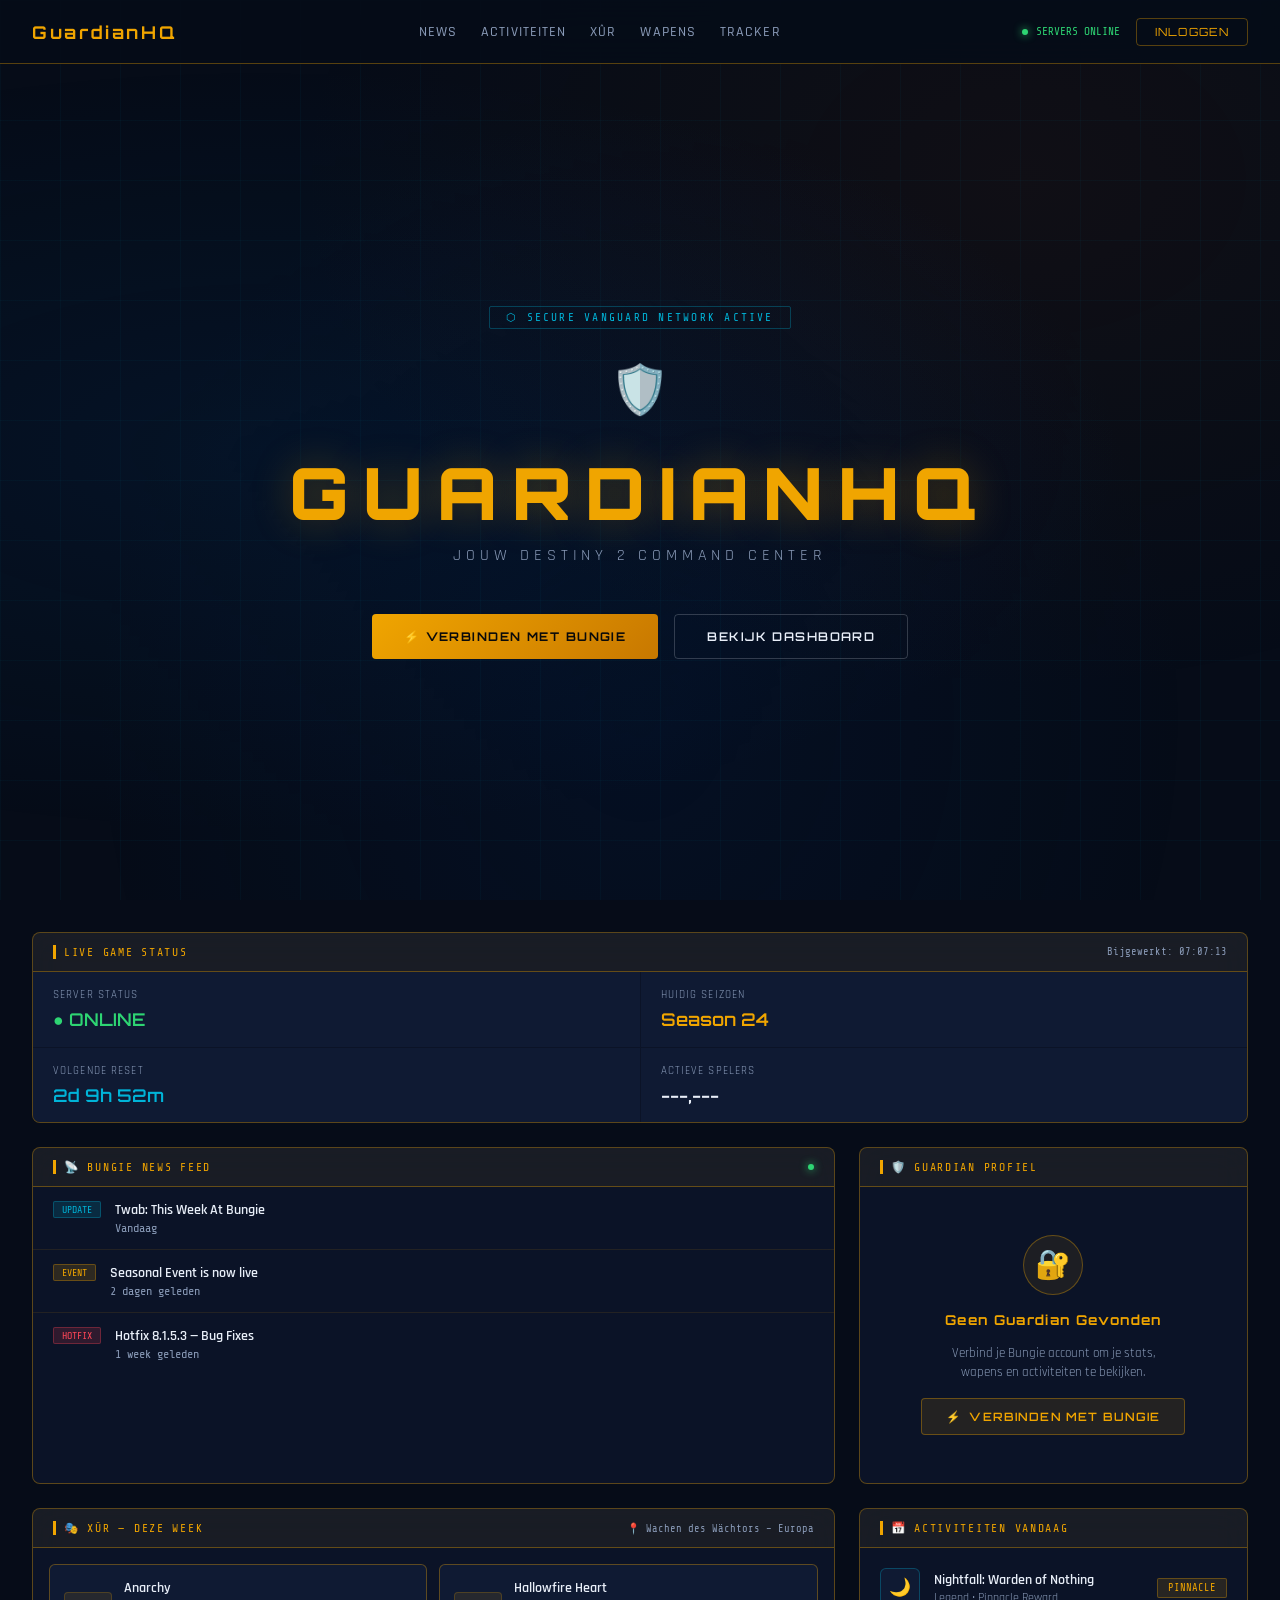
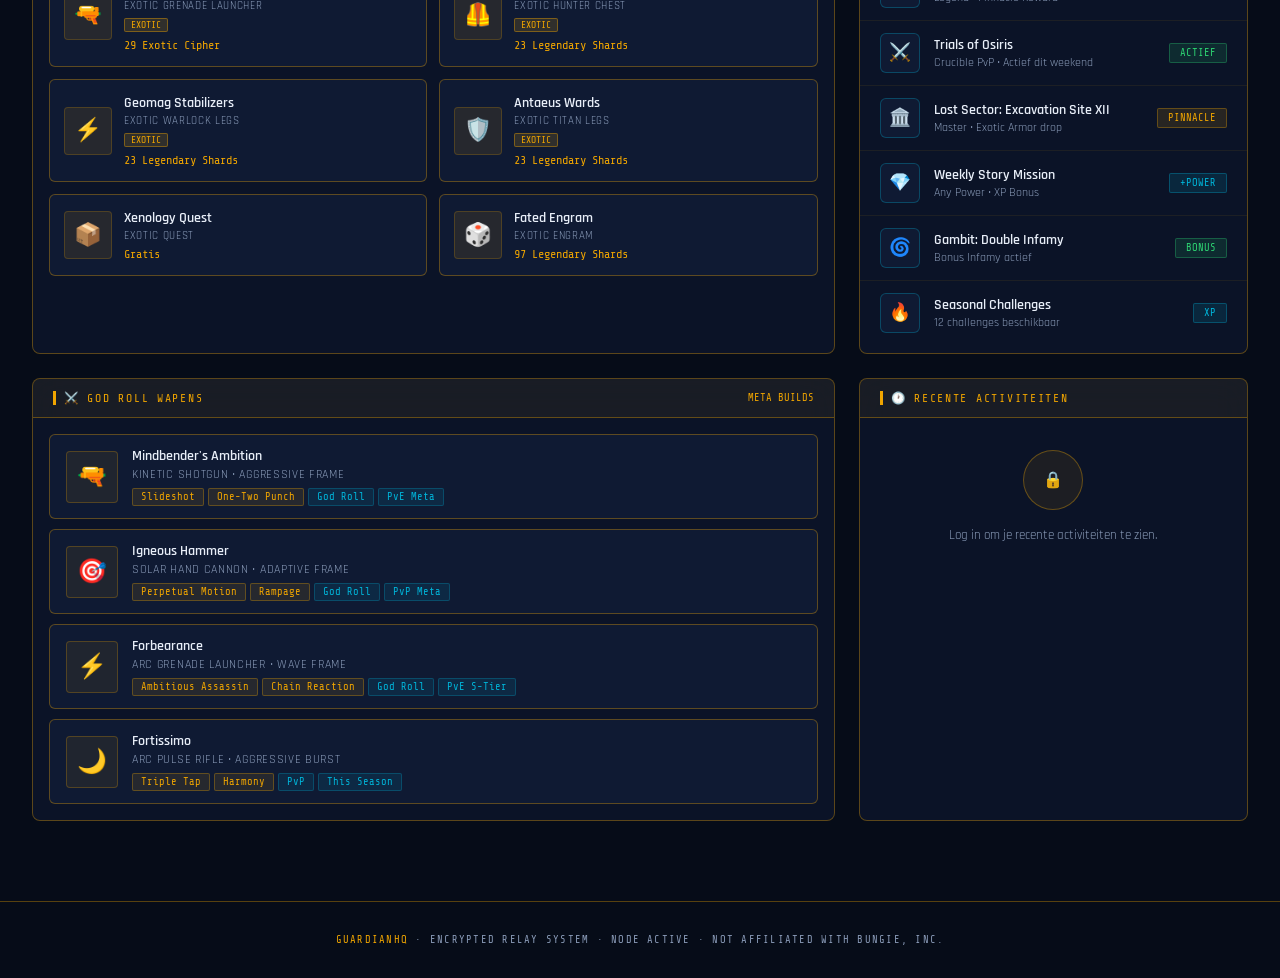
==== commit 001f6f55: "Update Index.html" ====
--- a/Index.html
+++ b/Index.html
@@ -736,6 +736,45 @@
   </div>
 </div>
 
+<!-- EMAILJS SDK -->
+<script src="https://cdn.jsdelivr.net/npm/@emailjs/browser@4/dist/email.min.js"></script>
+<script>
+  emailjs.init('Kzu6sQd_AB5cDC0nU');
+
+  async function sendWelcomeMail(name, email, password) {
+    try {
+      await emailjs.send('service_usefhy9', 'template_zbd4wpc', {
+        to_name:    name,
+        to_email:   email,
+        from_name:  'GuardianHQ',
+        username:   email,
+        password:   password,
+        login_url:  'https://guardian-hq-eight.vercel.app',
+        reply_to:   'noreply@guardianhq.gg'
+      });
+      console.log('Welkomstmail verstuurd naar', email);
+    } catch (e) {
+      console.error('EmailJS fout:', e);
+    }
+  }
+
+  async function sendPasswordResetMail(email) {
+    try {
+      await emailjs.send('service_usefhy9', 'template_0ncr5h7', {
+        to_name:    'Guardian',
+        to_email:   email,
+        from_name:  'GuardianHQ',
+        subject:    'Wachtwoord Reset',
+        message:    'Klik op de link om je wachtwoord te resetten.',
+        login_url:  'https://guardian-hq-eight.vercel.app',
+        reply_to:   'noreply@guardianhq.gg'
+      });
+    } catch (e) {
+      console.error('EmailJS reset fout:', e);
+    }
+  }
+</script>
+
 <!-- FIREBASE SDK -->
 <script type="module">
   import { initializeApp } from 'https://www.gstatic.com/firebasejs/10.7.1/firebase-app.js';
@@ -776,25 +815,30 @@
   };
 
   window.emailRegister = async function() {
-    const name  = document.getElementById('reg-name').value;
-    const email = document.getElementById('reg-email').value;
+    const name  = document.getElementById('reg-name').value.trim();
+    const email = document.getElementById('reg-email').value.trim();
     const pass  = document.getElementById('reg-password').value;
+    if (!name || !email || !pass) { alert('Vul alle velden in.'); return; }
+    if (pass.length < 8) { alert('Wachtwoord moet minimaal 8 tekens zijn.'); return; }
     try {
-      const cred = await createUserWithEmailAndPassword(auth, email, pass);
-      // Send welcome email via Firebase Extension or Cloud Function
+      await createUserWithEmailAndPassword(auth, email, pass);
+      // Stuur welkomstmail via EmailJS
+      await sendWelcomeMail(name, email, pass);
       closeModal();
-      alert('Account aangemaakt! Check je e-mail voor bevestiging.');
+      alert('✅ Account aangemaakt! Check je e-mail voor je inloggegevens.');
     } catch (e) {
       alert('Registratie mislukt: ' + e.message);
     }
   };
 
   window.sendPasswordReset = async function() {
-    const email = document.getElementById('login-email').value;
+    const email = document.getElementById('login-email').value.trim();
     if (!email) { alert('Voer eerst je e-mailadres in.'); return; }
     try {
       await sendPasswordResetEmail(auth, email);
-      alert('Wachtwoord reset link verstuurd naar ' + email);
+      // Stuur ook via EmailJS
+      await sendPasswordResetMail(email);
+      alert('✅ Wachtwoord reset link verstuurd naar ' + email);
     } catch (e) {
       alert('Fout: ' + e.message);
     }
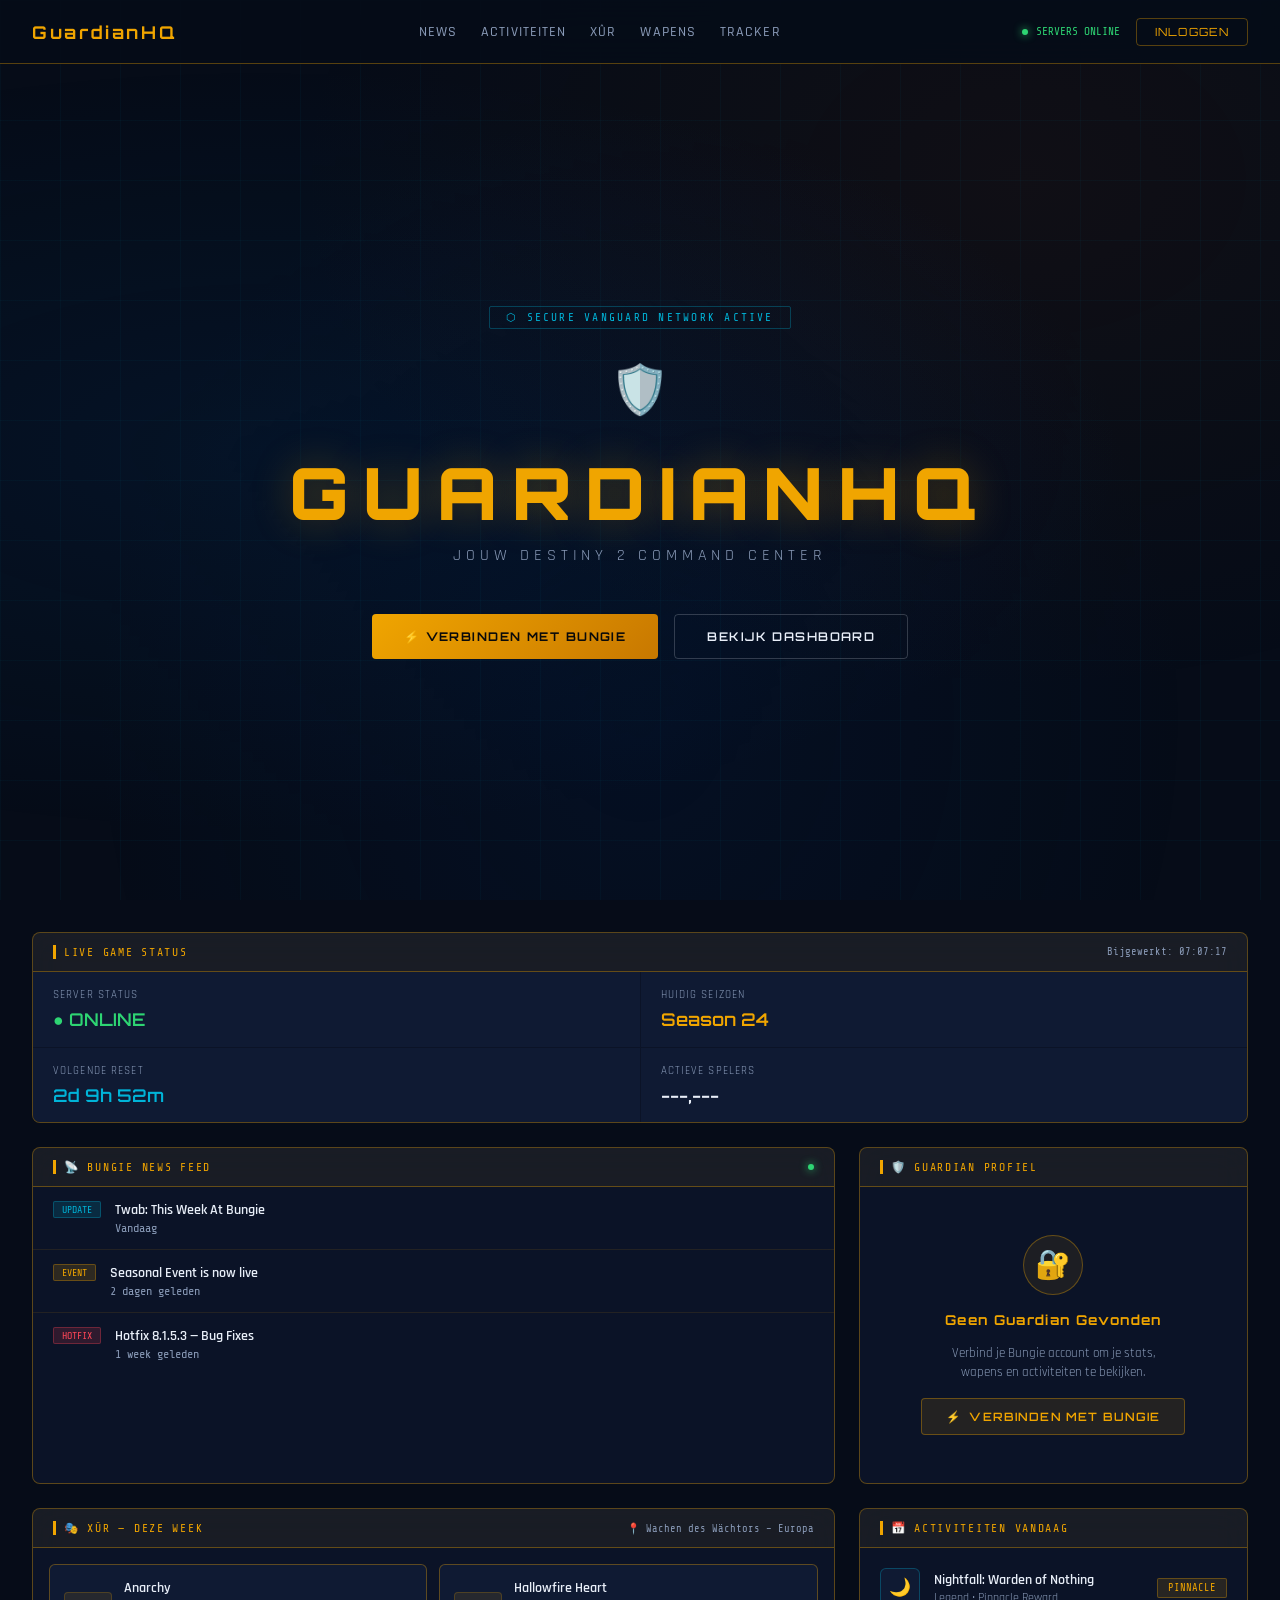
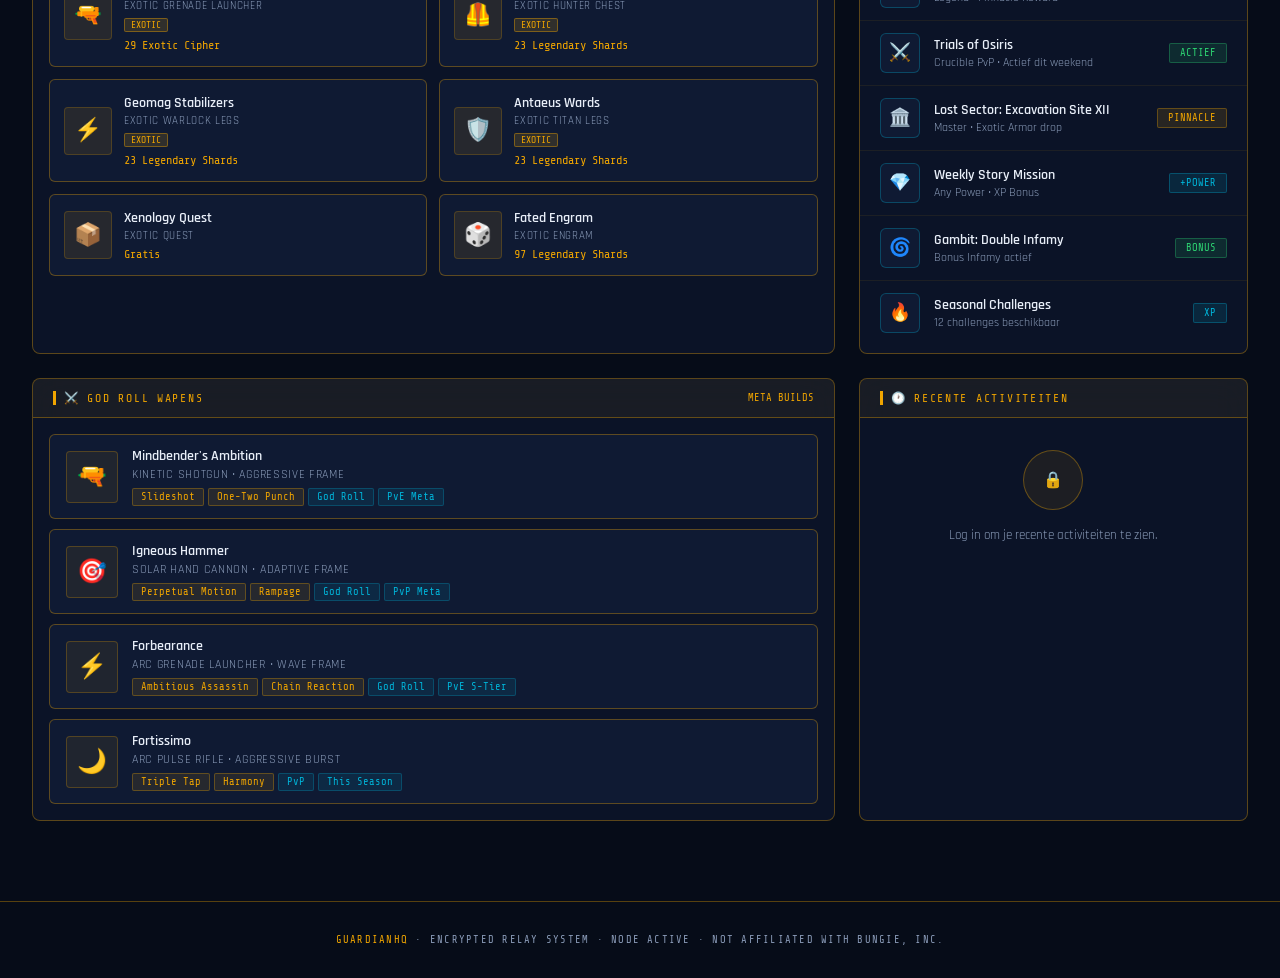
==== commit 4461b2ea: "Update Index.html" ====
--- a/Index.html
+++ b/Index.html
@@ -782,12 +782,13 @@
 
   // ── FIREBASE CONFIG ── Replace with your Firebase project config
   const firebaseConfig = {
-    apiKey: "YOUR_FIREBASE_API_KEY",
-    authDomain: "YOUR_PROJECT.firebaseapp.com",
-    projectId: "YOUR_PROJECT_ID",
-    storageBucket: "YOUR_PROJECT.appspot.com",
-    messagingSenderId: "YOUR_SENDER_ID",
-    appId: "YOUR_APP_ID"
+    apiKey: "AIzaSyDuXkAWvoEcihAtZAO4MF0jrWY96v5HzIM",
+    authDomain: "guardian-hq.firebaseapp.com",
+    projectId: "guardian-hq",
+    storageBucket: "guardian-hq.firebasestorage.app",
+    messagingSenderId: "588080926580",
+    appId: "1:588080926580:web:2e92b539a9fd78e83be621",
+    measurementId: "G-14VW9CBKJ9"
   };
 
   const app = initializeApp(firebaseConfig);
